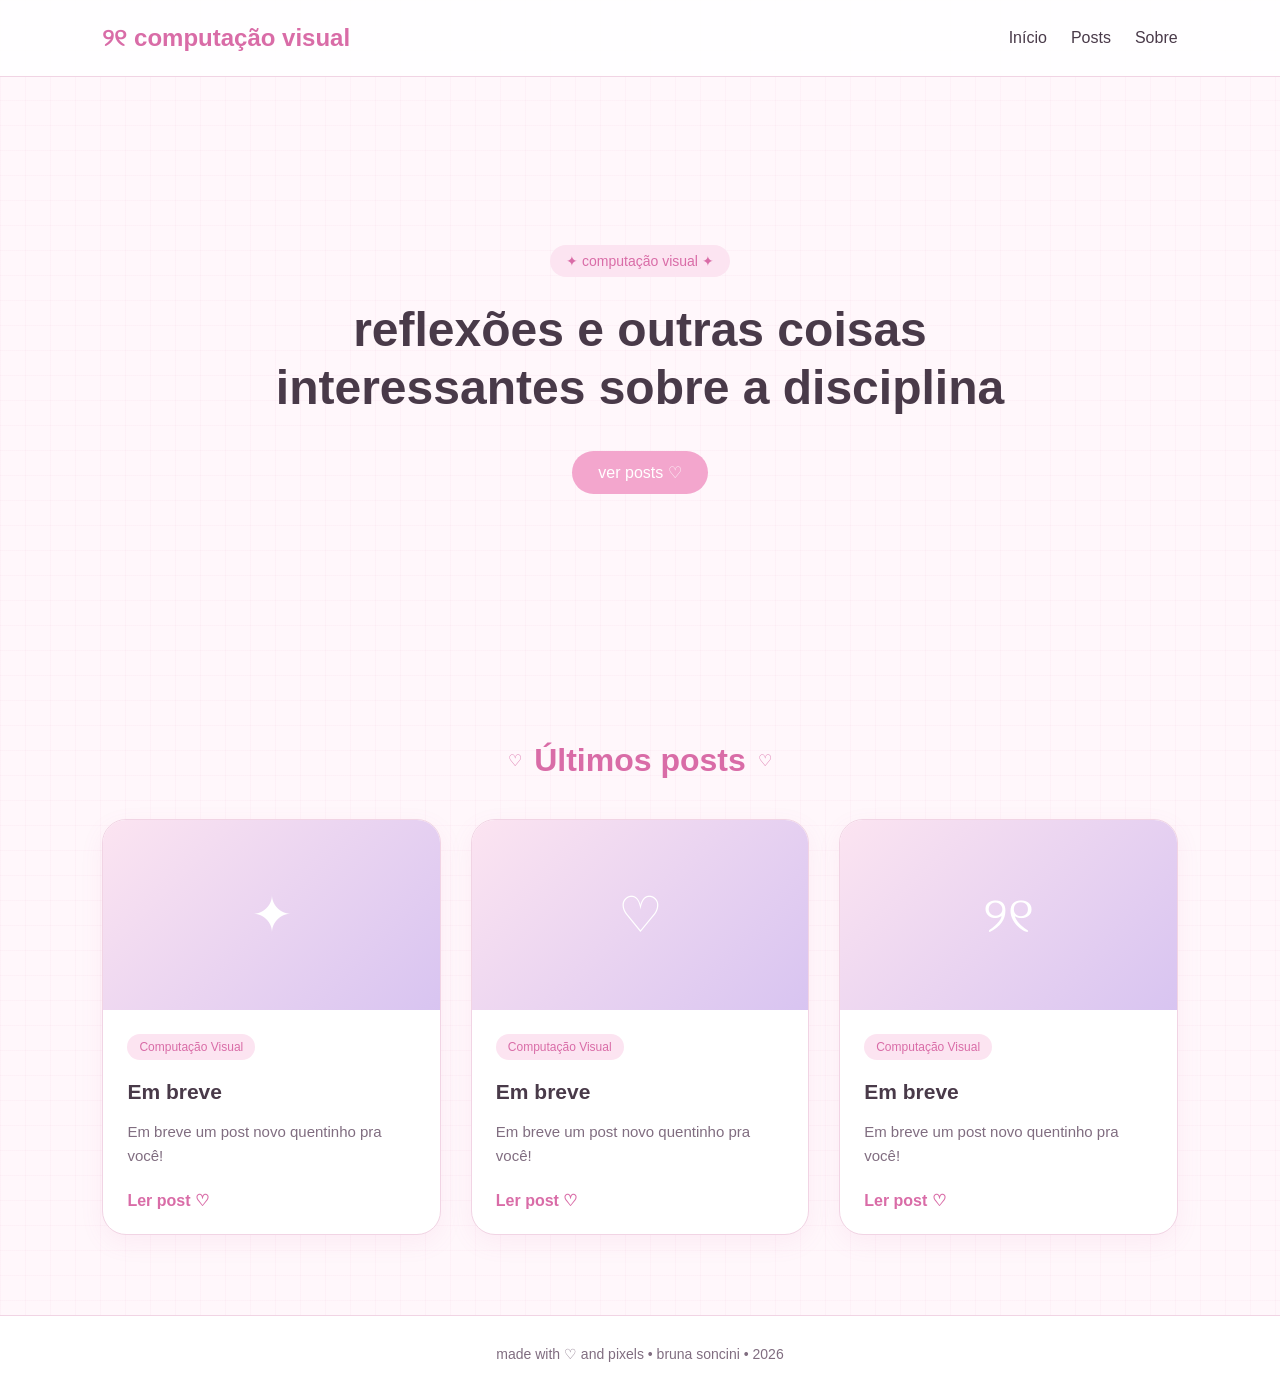
==== index.html @ e0ee075d "cria layout inicial do blog" ====
<!DOCTYPE html>
<html lang="pt-BR">

<head>
    <meta charset="UTF-8">
    <meta name="viewport" content="width=device-width, initial-scale=1.0">

    <title>Pixel Diary ♡</title>

    <link rel="stylesheet" href="css/style.css">
</head>

<body>

    <header>
        <h1>୨୧ computação visual</h1>

        <nav>
            <a href="index.html">Início</a>
            <a href="posts.html">Posts</a>
            <a href="sobre.html">Sobre</a>
        </nav>
    </header>

    <main>

        <!-- Banner principal -->
        <section class="hero">

            <span class="tag">
                ✦ computação visual ✦
            </span>

            <h2>
                reflexões e outras coisas interessantes sobre a disciplina
            </h2>

            <a href="posts.html" class="button">
                ver posts ♡
            </a>

        </section>


        <!-- Posts recentes -->
        <section class="posts-section">

            <div class="section-title">
                <span>♡</span>

                <h2>Últimos posts</h2>

                <span>♡</span>
            </div>


            <div class="posts-grid">

                <!-- Post 1 -->
                <article class="post-card">

                    <div class="post-image">
                        <span>✦</span>
                    </div>

                    <div class="post-content">

                        <span class="post-category">
                            Computação Visual
                        </span>

                        <h3>
                            Em breve
                        </h3>

                        <p>
                            Em breve um post novo quentinho pra você!
                        </p>

                        <a href="#">
                            Ler post ♡
                        </a>

                    </div>

                </article>


                <!-- Post 2 -->
                <article class="post-card">

                    <div class="post-image">
                        <span>♡</span>
                    </div>

                    <div class="post-content">

                        <span class="post-category">
                            Computação Visual
                        </span>

                        <h3>
                            Em breve
                        </h3>

                        <p>
                            Em breve um post novo quentinho pra você!
                        </p>

                        <a href="#">
                            Ler post ♡
                        </a>

                    </div>

                </article>


                <!-- Post 3 -->
                <article class="post-card">

                    <div class="post-image">
                        <span>୨୧</span>
                    </div>

                    <div class="post-content">

                        <span class="post-category">
                            Computação Visual
                        </span>

                        <h3>
                            Em breve
                        </h3>

                        <p>
                            Em breve um post novo quentinho pra você!
                        </p>

                        <a href="#">
                            Ler post ♡
                        </a>

                    </div>

                </article>

            </div>

        </section>

    </main>


    <footer>
        <p>
            made with ♡ and pixels • bruna soncini • 2026
        </p>
    </footer>


    <script src="js/script.js"></script>

</body>

</html>
---- css/style.css ----
/* -------------------- */
/* CORES */
/* -------------------- */

:root {
    --background: #fff7fb;
    --surface: #ffffff;

    --pink-light: #fce4f1;
    --pink: #f3a6cd;
    --pink-dark: #d96ca7;

    --lilac: #d8c4f1;
    --purple: #765477;

    --text: #493a49;
    --text-light: #806d80;

    --border: #f1d4e4;
}


/* -------------------- */
/* CONFIGURAÇÕES GERAIS */
/* -------------------- */

* {
    box-sizing: border-box;
}

html {
    scroll-behavior: smooth;
}

body {
    margin: 0;

    font-family: Arial, sans-serif;

    background-color: var(--background);
    color: var(--text);

    background-image:
        linear-gradient(rgba(217, 108, 167, 0.04) 1px,
            transparent 1px),
        linear-gradient(90deg,
            rgba(217, 108, 167, 0.04) 1px,
            transparent 1px);

    background-size: 25px 25px;
}


main {
    margin: 0;
    padding: 0;
    width: 100%;
}


/* -------------------- */
/* HEADER */
/* -------------------- */

header {
    display: flex;

    justify-content: space-between;
    align-items: center;

    padding: 24px 8%;

    background-color: rgba(255, 255, 255, 0.9);

    border-bottom: 1px solid var(--border);
}

header h1 {
    margin: 0;

    color: var(--pink-dark);

    font-size: 24px;
}


/* -------------------- */
/* MENU */
/* -------------------- */

nav {
    display: flex;

    gap: 24px;
}

nav a {
    color: var(--text);

    text-decoration: none;

    transition: 0.2s;
}

nav a:hover {
    color: var(--pink-dark);
}


/* -------------------- */
/* BANNER / HERO */
/* -------------------- */

.hero {
    width: 100%;
    min-height: 65vh;

    display: flex;
    flex-direction: column;
    justify-content: center;
    align-items: center;

    text-align: center;

    padding: 80px 20px;

    background: transparent;

    border-bottom: none;
}


/* Tag "computação visual" */

.tag {
    background-color: var(--pink-light);

    color: var(--pink-dark);

    padding: 8px 16px;

    border-radius: 30px;

    font-size: 14px;
}


/* Título principal */

.hero h2 {
    max-width: 750px;

    margin: 24px 0 10px;

    font-size: 48px;

    line-height: 1.2;

    color: var(--text);
}


/* -------------------- */
/* BOTÃO */
/* -------------------- */

.button {
    display: inline-block;

    margin-top: 24px;

    padding: 12px 26px;

    background-color: var(--pink);

    color: white;

    text-decoration: none;

    border-radius: 30px;

    transition: 0.2s;
}

.button:hover {
    background-color: var(--pink-dark);

    transform: translateY(-2px);
}


/* -------------------- */
/* POSTS */
/* -------------------- */

.posts-section {
    padding: 80px 8%;
}


/* Título da seção */

.section-title {
    display: flex;

    justify-content: center;
    align-items: center;

    gap: 12px;

    margin-bottom: 40px;

    color: var(--pink-dark);
}

.section-title h2 {
    margin: 0;

    font-size: 32px;
}


/* -------------------- */
/* GRID DOS POSTS */
/* -------------------- */

.posts-grid {
    display: grid;

    grid-template-columns: repeat(3, 1fr);

    gap: 30px;

    max-width: 1200px;

    margin: auto;
}


/* -------------------- */
/* CARD */
/* -------------------- */

.post-card {
    background-color: var(--surface);

    border: 1px solid var(--border);

    border-radius: 24px;

    overflow: hidden;

    box-shadow:
        0 8px 25px rgba(217, 108, 167, 0.08);

    transition: 0.3s;
}

.post-card:hover {
    transform: translateY(-6px);

    box-shadow:
        0 12px 35px rgba(217, 108, 167, 0.15);
}


/* -------------------- */
/* IMAGEM DO CARD */
/* -------------------- */

.post-image {
    height: 190px;

    display: flex;

    justify-content: center;
    align-items: center;

    background:
        linear-gradient(135deg,
            var(--pink-light),
            var(--lilac));

    font-size: 50px;

    color: white;
}


/* -------------------- */
/* CONTEÚDO DO CARD */
/* -------------------- */

.post-content {
    padding: 24px;
}

.post-category {
    display: inline-block;

    margin-bottom: 10px;

    padding: 6px 12px;

    background-color: var(--pink-light);

    color: var(--pink-dark);

    border-radius: 20px;

    font-size: 12px;
}

.post-content h3 {
    margin: 8px 0 12px;

    font-size: 21px;

    line-height: 1.3;
}

.post-content p {
    color: var(--text-light);

    line-height: 1.6;

    font-size: 15px;
}

.post-content a {
    display: inline-block;

    margin-top: 8px;

    color: var(--pink-dark);

    text-decoration: none;

    font-weight: bold;
}

.post-content a:hover {
    text-decoration: underline;
}


/* -------------------- */
/* FOOTER */
/* -------------------- */

footer {
    padding: 30px 20px;

    text-align: center;

    background-color: var(--surface);

    border-top: 1px solid var(--border);

    color: var(--text-light);

    font-size: 14px;
}

footer p {
    margin: 0;
}


/* -------------------- */
/* RESPONSIVIDADE */
/* -------------------- */

@media (max-width: 900px) {

    .posts-grid {
        grid-template-columns: repeat(2, 1fr);
    }

    .hero h2 {
        font-size: 38px;
    }

}


@media (max-width: 600px) {

    header {
        flex-direction: column;

        gap: 16px;

        padding: 20px;
    }

    nav {
        gap: 16px;
    }

    .hero {
        min-height: 55vh;

        padding: 60px 20px;
    }

    .hero h2 {
        font-size: 32px;
    }

    .posts-section {
        padding: 60px 20px;
    }

    .posts-grid {
        grid-template-columns: 1fr;
    }

    .section-title h2 {
        font-size: 27px;
    }

}
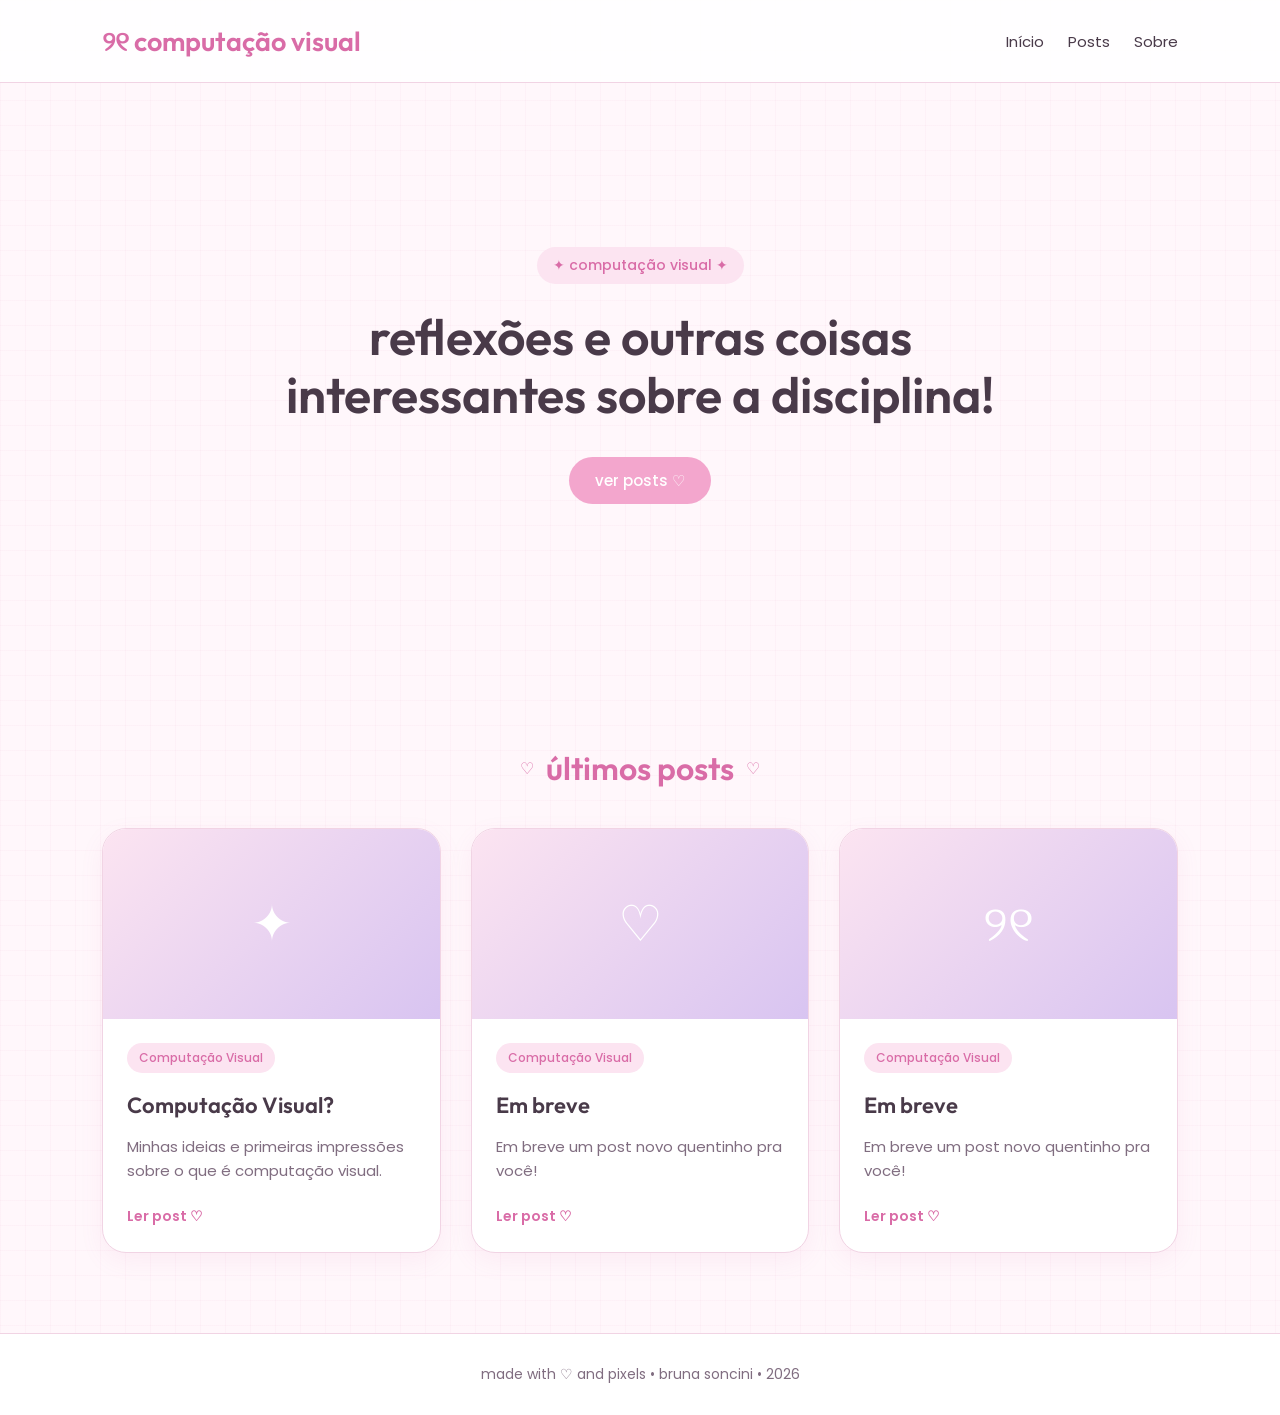
==== commit e3a5b343: "primeiro post do blog" ====
--- a/index.html
+++ b/index.html
@@ -5,7 +5,7 @@
     <meta charset="UTF-8">
     <meta name="viewport" content="width=device-width, initial-scale=1.0">
 
-    <title>Pixel Diary ♡</title>
+    <title>computação visual ♡</title>
 
     <link rel="stylesheet" href="css/style.css">
 </head>
@@ -32,7 +32,7 @@
             </span>
 
             <h2>
-                reflexões e outras coisas interessantes sobre a disciplina
+                reflexões e outras coisas interessantes sobre a disciplina!
             </h2>
 
             <a href="posts.html" class="button">
@@ -48,7 +48,7 @@
             <div class="section-title">
                 <span>♡</span>
 
-                <h2>Últimos posts</h2>
+                <h2>últimos posts</h2>
 
                 <span>♡</span>
             </div>
@@ -70,14 +70,14 @@
                         </span>
 
                         <h3>
-                            Em breve
+                            Computação Visual?
                         </h3>
 
                         <p>
-                            Em breve um post novo quentinho pra você!
+                            Minhas ideias e primeiras impressões sobre o que é computação visual.
                         </p>
 
-                        <a href="#">
+                        <a href="posts/o-que-eh.html">
                             Ler post ♡
                         </a>
 
--- a/css/style.css
+++ b/css/style.css
@@ -1,3 +1,6 @@
+@import url('https://fonts.googleapis.com/css2?family=Outfit:wght@400;500;600;700&family=Poppins:wght@300;400;500;600&display=swap');
+
+
 /* -------------------- */
 /* CORES */
 /* -------------------- */
@@ -35,7 +38,7 @@
 body {
     margin: 0;
 
-    font-family: Arial, sans-serif;
+    font-family: 'Poppins', sans-serif;
 
     background-color: var(--background);
     color: var(--text);
@@ -50,11 +53,22 @@
     background-size: 25px 25px;
 }
 
-
 main {
     margin: 0;
     padding: 0;
+
     width: 100%;
+}
+
+
+/* -------------------- */
+/* TÍTULOS */
+/* -------------------- */
+
+h1,
+h2,
+h3 {
+    font-family: 'Outfit', sans-serif;
 }
 
 
@@ -78,9 +92,12 @@
 header h1 {
     margin: 0;
 
-    color: var(--pink-dark);
-
-    font-size: 24px;
+    font-family: 'Outfit', sans-serif;
+
+    color: var(--pink-dark);
+
+    font-size: 27px;
+    font-weight: 600;
 }
 
 
@@ -99,6 +116,9 @@
 
     text-decoration: none;
 
+    font-size: 15px;
+    font-weight: 400;
+
     transition: 0.2s;
 }
 
@@ -108,15 +128,18 @@
 
 
 /* -------------------- */
-/* BANNER / HERO */
+/* HERO */
 /* -------------------- */
 
 .hero {
     width: 100%;
+
     min-height: 65vh;
 
     display: flex;
+
     flex-direction: column;
+
     justify-content: center;
     align-items: center;
 
@@ -125,36 +148,42 @@
     padding: 80px 20px;
 
     background: transparent;
-
-    border-bottom: none;
-}
-
-
-/* Tag "computação visual" */
+}
+
+
+/* -------------------- */
+/* TAG */
+/* -------------------- */
 
 .tag {
+    padding: 8px 16px;
+
     background-color: var(--pink-light);
 
     color: var(--pink-dark);
 
-    padding: 8px 16px;
-
     border-radius: 30px;
 
     font-size: 14px;
-}
-
-
-/* Título principal */
+    font-weight: 500;
+}
+
+
+/* -------------------- */
+/* TÍTULO PRINCIPAL */
+/* -------------------- */
 
 .hero h2 {
     max-width: 750px;
 
     margin: 24px 0 10px;
 
-    font-size: 48px;
-
-    line-height: 1.2;
+    font-family: 'Outfit', sans-serif;
+
+    font-size: 50px;
+    font-weight: 600;
+
+    line-height: 1.15;
 
     color: var(--text);
 }
@@ -179,6 +208,9 @@
 
     border-radius: 30px;
 
+    font-size: 15px;
+    font-weight: 500;
+
     transition: 0.2s;
 }
 
@@ -198,7 +230,9 @@
 }
 
 
-/* Título da seção */
+/* -------------------- */
+/* TÍTULO DOS POSTS */
+/* -------------------- */
 
 .section-title {
     display: flex;
@@ -216,7 +250,10 @@
 .section-title h2 {
     margin: 0;
 
+    font-family: 'Outfit', sans-serif;
+
     font-size: 32px;
+    font-weight: 600;
 }
 
 
@@ -309,12 +346,16 @@
     border-radius: 20px;
 
     font-size: 12px;
+    font-weight: 500;
 }
 
 .post-content h3 {
     margin: 8px 0 12px;
 
-    font-size: 21px;
+    font-family: 'Outfit', sans-serif;
+
+    font-size: 22px;
+    font-weight: 600;
 
     line-height: 1.3;
 }
@@ -325,6 +366,7 @@
     line-height: 1.6;
 
     font-size: 15px;
+    font-weight: 400;
 }
 
 .post-content a {
@@ -336,7 +378,8 @@
 
     text-decoration: none;
 
-    font-weight: bold;
+    font-size: 14px;
+    font-weight: 600;
 }
 
 .post-content a:hover {
@@ -366,6 +409,188 @@
     margin: 0;
 }
 
+/* -------------------- */
+/* PÁGINA DE POST */
+/* -------------------- */
+
+.post-page {
+    width: 100%;
+
+    padding: 70px 20px 100px;
+}
+
+.post {
+    max-width: 850px;
+
+    margin: 0 auto;
+}
+
+
+/* -------------------- */
+/* CABEÇALHO DO POST */
+/* -------------------- */
+
+.post-header {
+    text-align: center;
+
+    margin-bottom: 40px;
+}
+
+.post-header .post-category {
+    margin-bottom: 20px;
+}
+
+.post-header h1 {
+    max-width: 750px;
+
+    margin: 10px auto 15px;
+
+    font-family: 'Outfit', sans-serif;
+
+    font-size: 46px;
+    font-weight: 600;
+
+    line-height: 1.15;
+
+    color: var(--text);
+}
+
+.post-date {
+    margin: 0;
+
+    color: var(--text-light);
+
+    font-size: 14px;
+}
+
+
+/* -------------------- */
+/* CAPA DO POST */
+/* -------------------- */
+
+.post-cover {
+    width: 100%;
+    height: 350px;
+
+    display: flex;
+    justify-content: center;
+    align-items: center;
+
+    margin-bottom: 45px;
+
+    background:
+        linear-gradient(135deg,
+            var(--pink-light),
+            var(--lilac));
+
+    border: 1px solid var(--border);
+    border-radius: 28px;
+
+    color: white;
+
+    font-size: 80px;
+}
+
+
+/* -------------------- */
+/* CONTEÚDO DO POST */
+/* -------------------- */
+
+.post-body {
+    padding: 45px;
+
+    background-color: var(--surface);
+
+    border: 1px solid var(--border);
+    border-radius: 28px;
+
+    box-shadow:
+        0 8px 30px rgba(217, 108, 167, 0.08);
+}
+
+.post-body p {
+    margin: 0 0 24px;
+
+    color: var(--text);
+
+    font-size: 16px;
+
+    line-height: 1.9;
+}
+
+.post-body h2 {
+    margin: 42px 0 16px;
+
+    font-family: 'Outfit', sans-serif;
+
+    font-size: 27px;
+    font-weight: 600;
+
+    color: var(--text);
+}
+
+.post-body ul {
+    margin: 0 0 30px;
+
+    padding-left: 25px;
+}
+
+.post-body li {
+    margin-bottom: 10px;
+
+    line-height: 1.7;
+
+    color: var(--text);
+}
+
+
+/* -------------------- */
+/* DESTAQUE */
+/* -------------------- */
+
+.post-highlight {
+    margin: 35px 0;
+
+    padding: 22px 25px;
+
+    background-color: var(--pink-light);
+
+    border-left: 4px solid var(--pink-dark);
+
+    border-radius: 12px;
+
+    color: var(--text);
+
+    line-height: 1.7;
+}
+
+.post-highlight strong {
+    color: var(--pink-dark);
+}
+
+
+/* -------------------- */
+/* VOLTAR */
+/* -------------------- */
+
+.back-link {
+    display: inline-block;
+
+    margin-top: 30px;
+
+    color: var(--pink-dark);
+
+    text-decoration: none;
+
+    font-weight: 600;
+
+    transition: 0.2s;
+}
+
+.back-link:hover {
+    transform: translateX(-3px);
+}
+
 
 /* -------------------- */
 /* RESPONSIVIDADE */
@@ -378,7 +603,7 @@
     }
 
     .hero h2 {
-        font-size: 38px;
+        font-size: 40px;
     }
 
 }
@@ -420,4 +645,26 @@
         font-size: 27px;
     }
 
+    .post-page {
+        padding: 50px 20px 70px;
+    }
+
+    .post-header h1 {
+        font-size: 34px;
+    }
+
+    .post-cover {
+        height: 230px;
+
+        font-size: 60px;
+    }
+
+    .post-body {
+        padding: 28px 22px;
+    }
+
+    .post-body h2 {
+        font-size: 24px;
+    }
+
 }
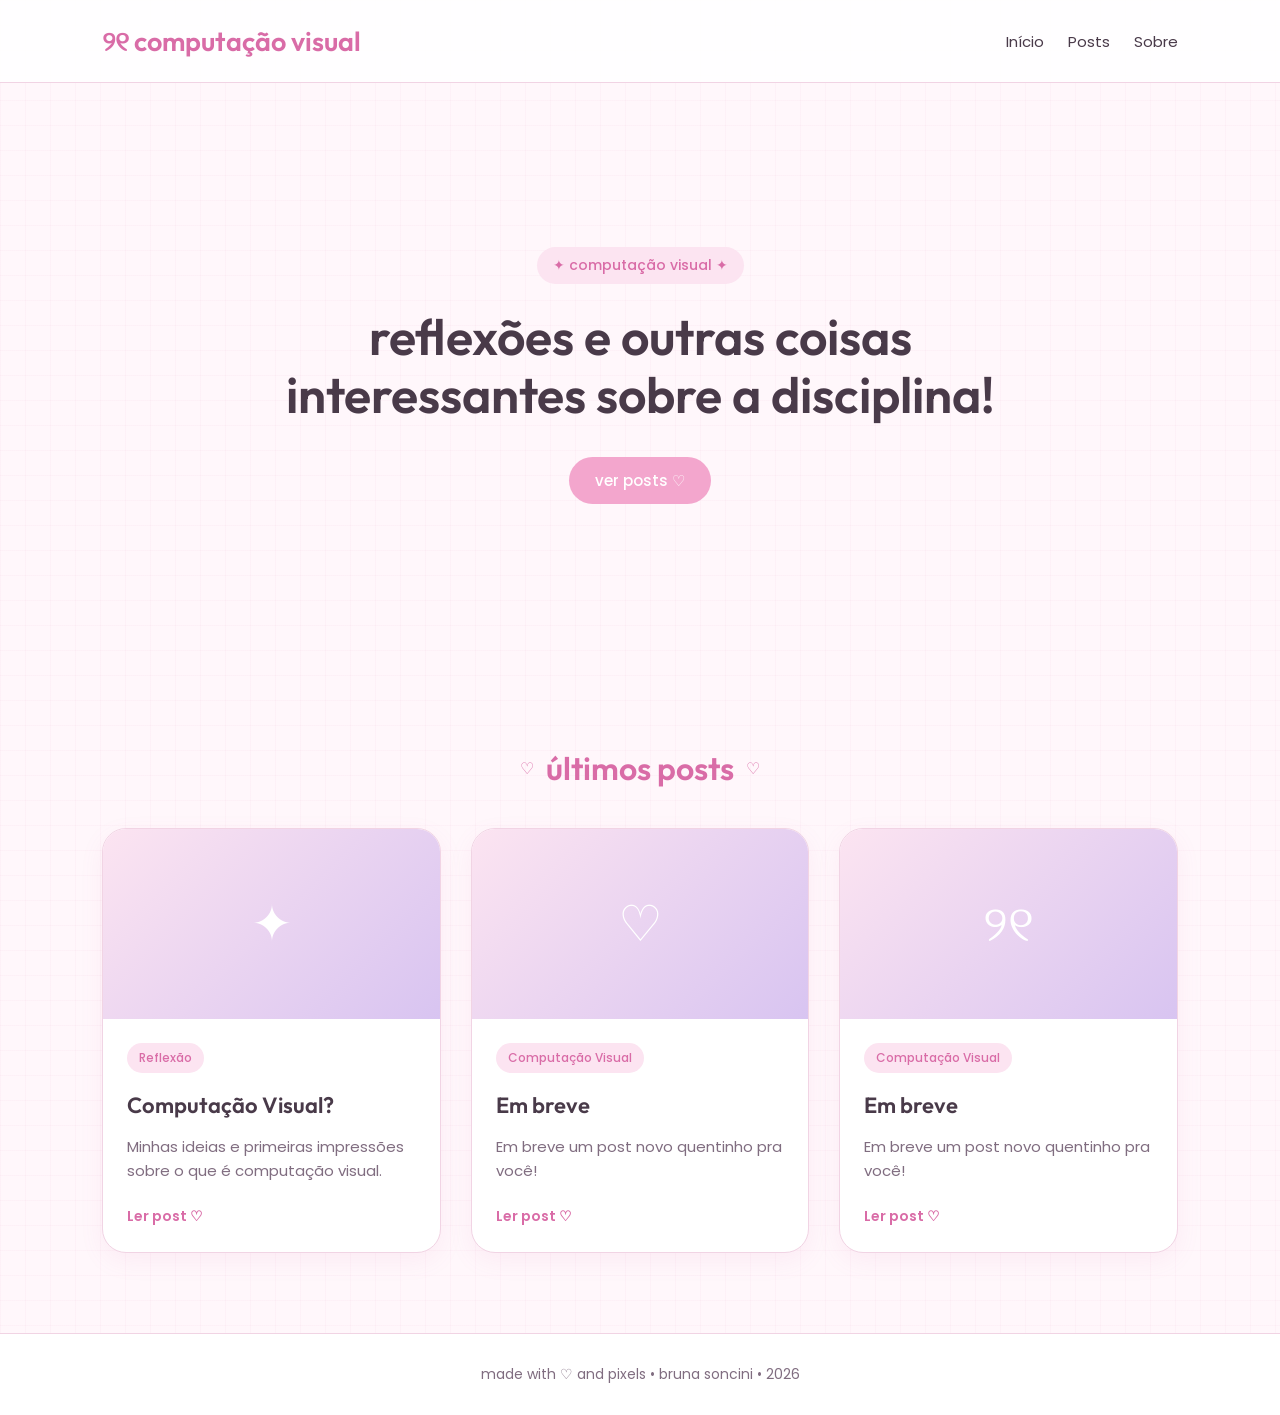
==== commit 9edf7190: "adiciona secoes de posts e sobre" ====
--- a/index.html
+++ b/index.html
@@ -66,7 +66,7 @@
                     <div class="post-content">
 
                         <span class="post-category">
-                            Computação Visual
+                            Reflexão
                         </span>
 
                         <h3>
--- a/css/style.css
+++ b/css/style.css
@@ -591,6 +591,197 @@
     transform: translateX(-3px);
 }
 
+/* -------------------- */
+/* PÁGINA DE POSTS */
+/* -------------------- */
+
+.posts-page {
+    min-height: 80vh;
+
+    padding: 70px 8% 100px;
+}
+
+
+/* CABEÇALHO */
+
+.posts-header {
+    max-width: 700px;
+
+    margin: 0 auto 60px;
+
+    text-align: center;
+}
+
+.posts-header h1 {
+    margin: 18px 0 12px;
+
+    font-family: 'Outfit', sans-serif;
+
+    font-size: 48px;
+    font-weight: 600;
+
+    color: var(--text);
+}
+
+.posts-header p {
+    max-width: 600px;
+
+    margin: auto;
+
+    color: var(--text-light);
+
+    font-size: 16px;
+
+    line-height: 1.7;
+}
+
+
+/* ÁREA COM TODOS OS POSTS */
+
+.all-posts {
+    max-width: 1200px;
+
+    margin: auto;
+}
+
+
+/* CARD DE POST QUE AINDA NÃO EXISTE */
+
+.post-card-placeholder {
+    opacity: 0.65;
+}
+
+.post-card-placeholder:hover {
+    transform: none;
+
+    box-shadow:
+        0 8px 25px rgba(217, 108, 167, 0.08);
+}
+
+
+/* -------------------- */
+/* PÁGINA SOBRE */
+/* -------------------- */
+
+.about-page {
+    min-height: 80vh;
+
+    display: flex;
+    justify-content: center;
+    align-items: center;
+
+    padding: 80px 20px 100px;
+}
+
+
+/* CONTAINER PRINCIPAL */
+
+.about-container {
+    width: 100%;
+    max-width: 950px;
+
+    display: grid;
+    grid-template-columns: 260px 1fr;
+
+    background-color: var(--surface);
+
+    border: 1px solid var(--border);
+    border-radius: 30px;
+
+    overflow: hidden;
+
+    box-shadow:
+        0 10px 35px rgba(217, 108, 167, 0.09);
+}
+
+
+/* -------------------- */
+/* DECORAÇÃO LATERAL */
+/* -------------------- */
+
+.about-decoration {
+    min-height: 520px;
+
+    display: flex;
+    justify-content: center;
+    align-items: center;
+
+    background:
+        linear-gradient(135deg,
+            var(--pink-light),
+            var(--lilac));
+
+    color: white;
+
+    font-size: 90px;
+}
+
+
+/* -------------------- */
+/* CONTEÚDO */
+/* -------------------- */
+
+.about-content {
+    padding: 55px;
+}
+
+.about-content h1 {
+    margin: 20px 0 25px;
+
+    font-family: 'Outfit', sans-serif;
+
+    font-size: 42px;
+    font-weight: 600;
+
+    color: var(--text);
+}
+
+.about-content p {
+    margin: 0 0 20px;
+
+    color: var(--text);
+
+    font-size: 15px;
+
+    line-height: 1.8;
+}
+
+
+/* -------------------- */
+/* DESTAQUE */
+/* -------------------- */
+
+.about-highlight {
+    display: flex;
+    align-items: flex-start;
+
+    gap: 15px;
+
+    margin-top: 35px;
+
+    padding: 22px;
+
+    background-color: var(--pink-light);
+
+    border-radius: 18px;
+}
+
+.about-highlight span {
+    color: var(--pink-dark);
+
+    font-size: 20px;
+}
+
+.about-highlight p {
+    margin: 0;
+
+    color: var(--text);
+
+    font-size: 14px;
+
+    line-height: 1.7;
+}
+
 
 /* -------------------- */
 /* RESPONSIVIDADE */
@@ -667,4 +858,38 @@
         font-size: 24px;
     }
 
+    .posts-page {
+        padding: 50px 20px 70px;
+    }
+
+    .posts-header {
+        margin-bottom: 40px;
+    }
+
+    .posts-header h1 {
+        font-size: 38px;
+    }
+
+    .about-page {
+        padding: 50px 20px 70px;
+    }
+
+    .about-container {
+        grid-template-columns: 1fr;
+    }
+
+    .about-decoration {
+        min-height: 180px;
+
+        font-size: 65px;
+    }
+
+    .about-content {
+        padding: 35px 25px;
+    }
+
+    .about-content h1 {
+        font-size: 34px;
+    }
+
 }
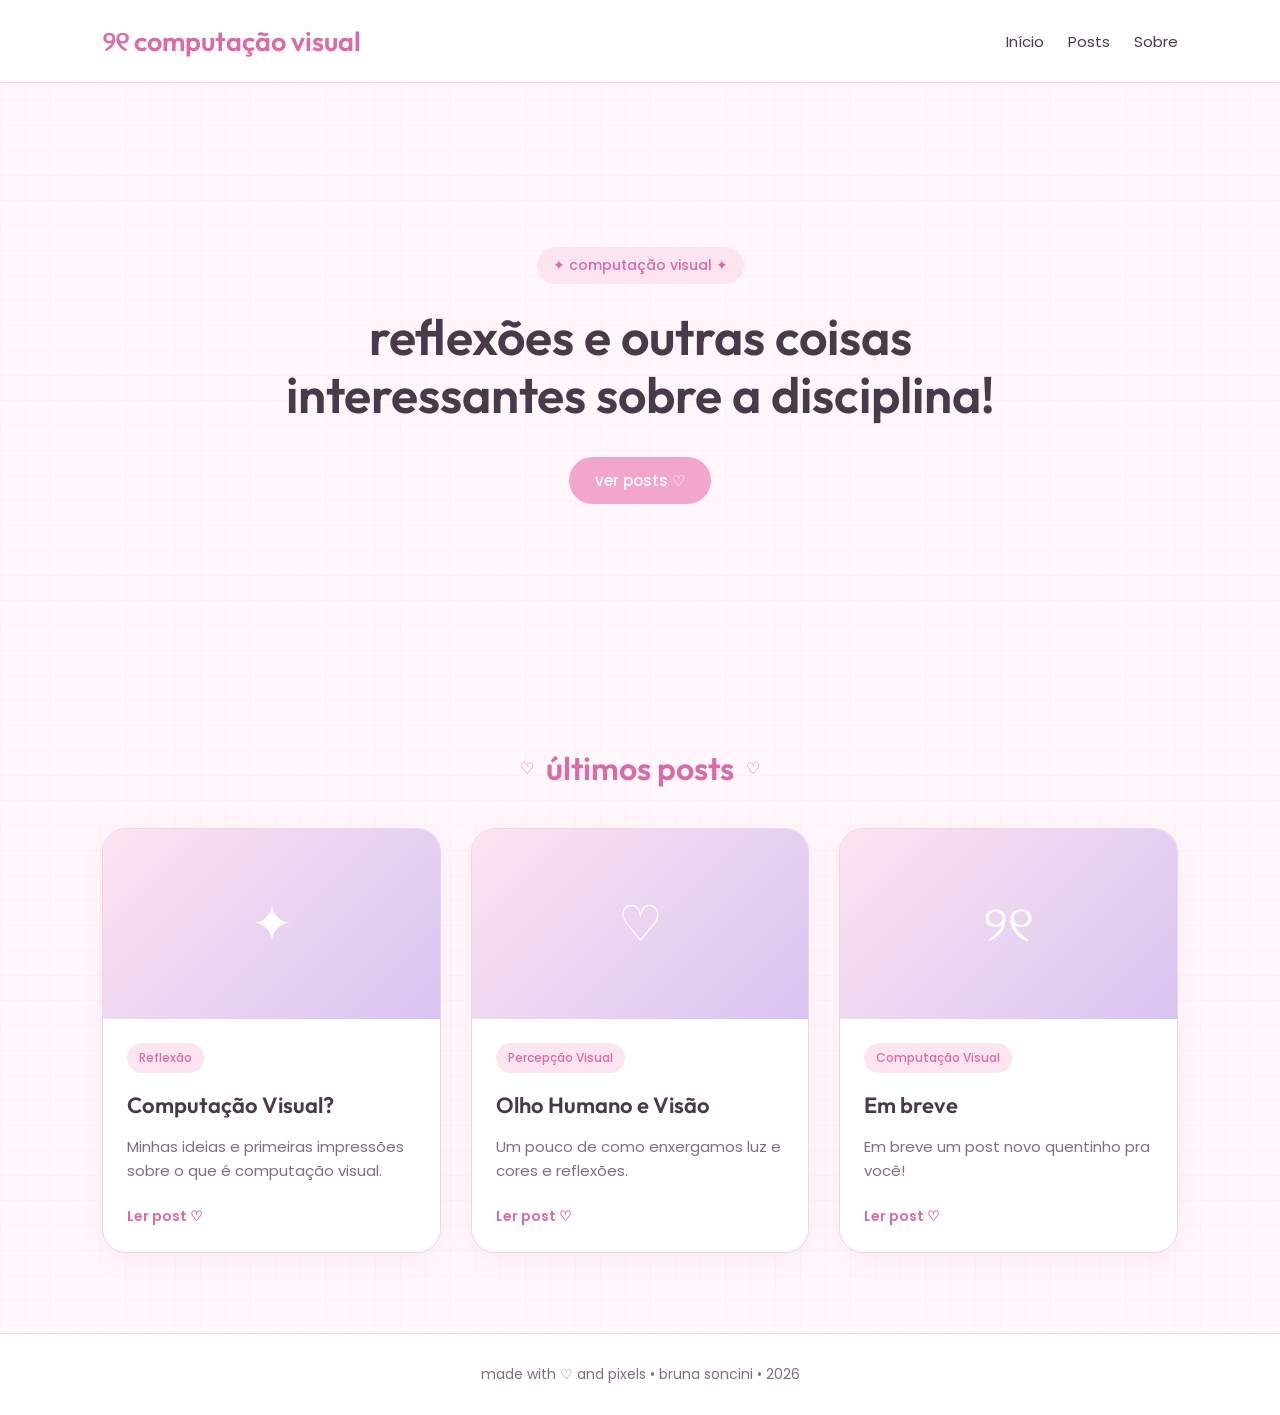
==== commit 632af612: "post 2" ====
--- a/index.html
+++ b/index.html
@@ -96,18 +96,18 @@
                     <div class="post-content">
 
                         <span class="post-category">
-                            Computação Visual
+                            Percepção Visual
                         </span>
 
                         <h3>
-                            Em breve
+                            Olho Humano e Visão
                         </h3>
 
                         <p>
-                            Em breve um post novo quentinho pra você!
+                            Um pouco de como enxergamos luz e cores e reflexões.
                         </p>
 
-                        <a href="#">
+                        <a href="posts/olho-humano-e-visao.html">
                             Ler post ♡
                         </a>
 
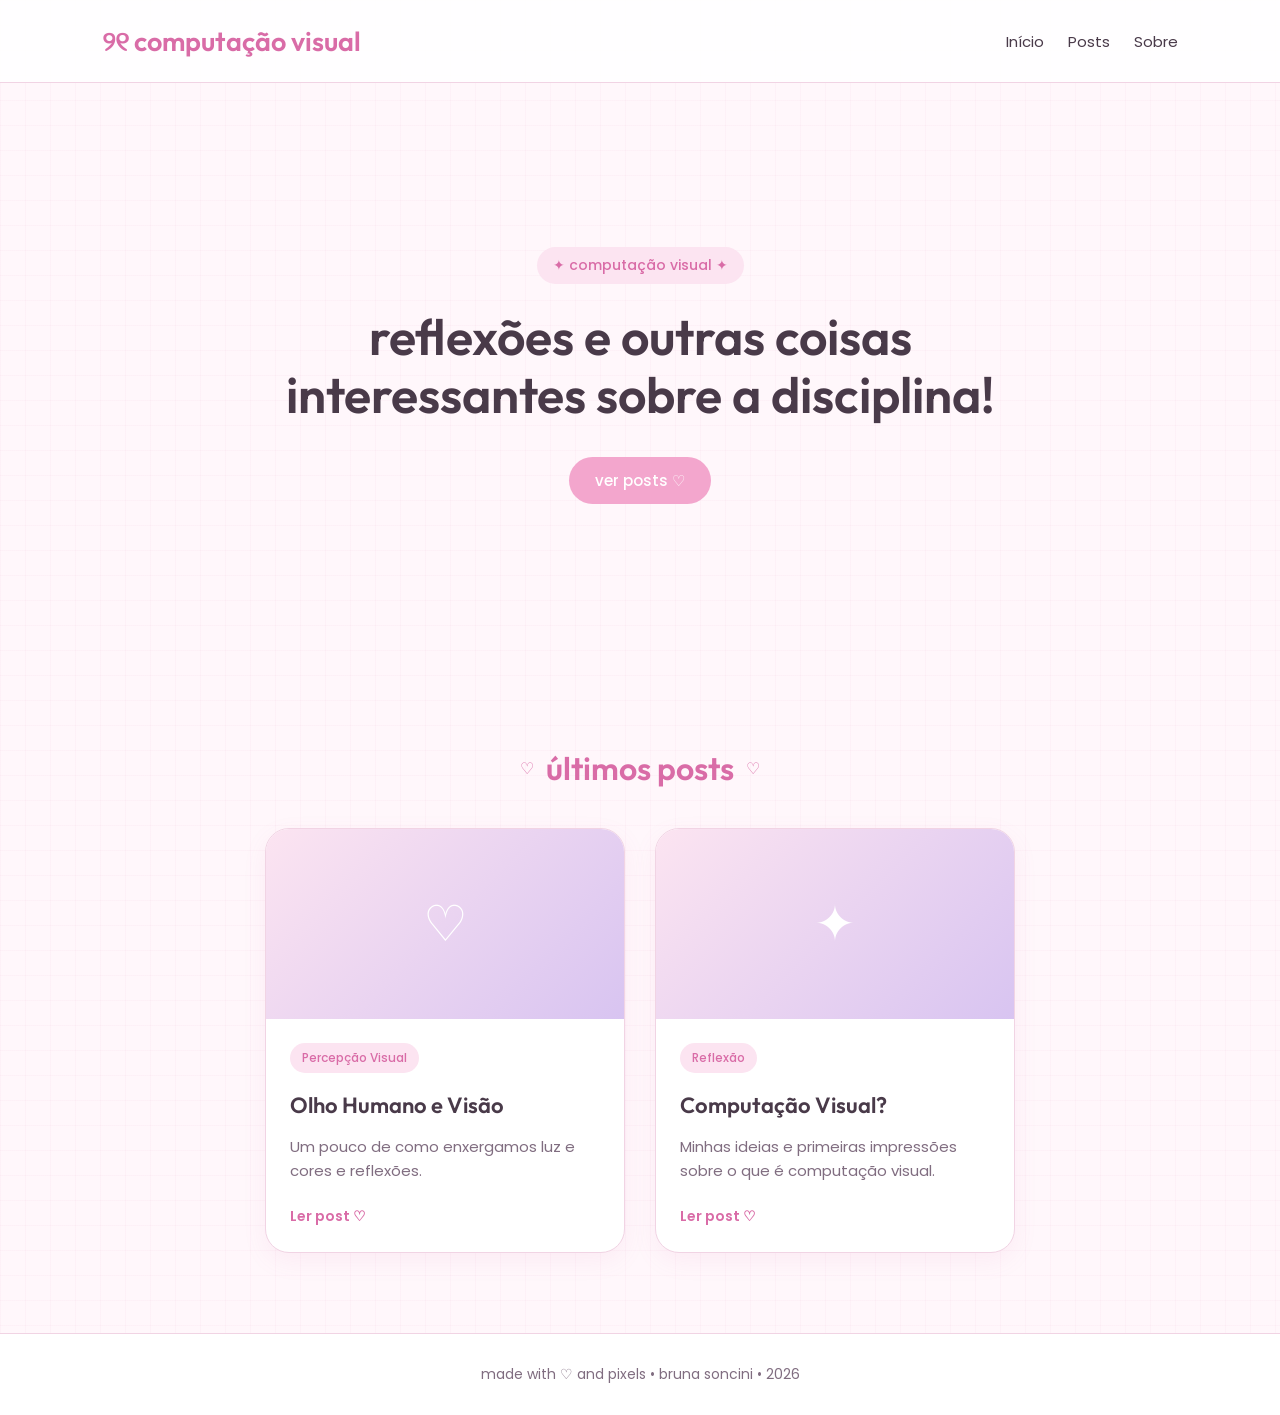
==== commit 21111b91: "automatiza os cards de posts" ====
--- a/index.html
+++ b/index.html
@@ -56,92 +56,8 @@
 
             <div class="posts-grid">
 
-                <!-- Post 1 -->
-                <article class="post-card">
-
-                    <div class="post-image">
-                        <span>✦</span>
-                    </div>
-
-                    <div class="post-content">
-
-                        <span class="post-category">
-                            Reflexão
-                        </span>
-
-                        <h3>
-                            Computação Visual?
-                        </h3>
-
-                        <p>
-                            Minhas ideias e primeiras impressões sobre o que é computação visual.
-                        </p>
-
-                        <a href="posts/o-que-eh.html">
-                            Ler post ♡
-                        </a>
-
-                    </div>
-
-                </article>
-
-
-                <!-- Post 2 -->
-                <article class="post-card">
-
-                    <div class="post-image">
-                        <span>♡</span>
-                    </div>
-
-                    <div class="post-content">
-
-                        <span class="post-category">
-                            Percepção Visual
-                        </span>
-
-                        <h3>
-                            Olho Humano e Visão
-                        </h3>
-
-                        <p>
-                            Um pouco de como enxergamos luz e cores e reflexões.
-                        </p>
-
-                        <a href="posts/olho-humano-e-visao.html">
-                            Ler post ♡
-                        </a>
-
-                    </div>
-
-                </article>
-
-
-                <!-- Post 3 -->
-                <article class="post-card">
-
-                    <div class="post-image">
-                        <span>୨୧</span>
-                    </div>
-
-                    <div class="post-content">
-
-                        <span class="post-category">
-                            Computação Visual
-                        </span>
-
-                        <h3>
-                            Em breve
-                        </h3>
-
-                        <p>
-                            Em breve um post novo quentinho pra você!
-                        </p>
-
-                        <a href="#">
-                            Ler post ♡
-                        </a>
-
-                    </div>
+                <div class="posts-grid" id="posts-grid" data-limit="3">
+                </div>
 
                 </article>
 
@@ -159,7 +75,7 @@
     </footer>
 
 
-    <script src="js/script.js"></script>
+    <script src="js/posts.js"></script>
 
 </body>
 
--- a/css/style.css
+++ b/css/style.css
@@ -2,7 +2,7 @@
 
 
 /* -------------------- */
-/* CORES */
+/* VARIÁVEIS */
 /* -------------------- */
 
 :root {
@@ -20,6 +20,16 @@
     --text-light: #806d80;
 
     --border: #f1d4e4;
+
+    --gradient: linear-gradient(135deg,
+            var(--pink-light),
+            var(--lilac));
+
+    --shadow:
+        0 8px 25px rgba(217, 108, 167, 0.08);
+
+    --shadow-hover:
+        0 12px 35px rgba(217, 108, 167, 0.15);
 }
 
 
@@ -54,16 +64,8 @@
 }
 
 main {
-    margin: 0;
-    padding: 0;
-
     width: 100%;
 }
-
-
-/* -------------------- */
-/* TÍTULOS */
-/* -------------------- */
 
 h1,
 h2,
@@ -78,7 +80,6 @@
 
 header {
     display: flex;
-
     justify-content: space-between;
     align-items: center;
 
@@ -92,8 +93,6 @@
 header h1 {
     margin: 0;
 
-    font-family: 'Outfit', sans-serif;
-
     color: var(--pink-dark);
 
     font-size: 27px;
@@ -107,7 +106,6 @@
 
 nav {
     display: flex;
-
     gap: 24px;
 }
 
@@ -117,7 +115,6 @@
     text-decoration: none;
 
     font-size: 15px;
-    font-weight: 400;
 
     transition: 0.2s;
 }
@@ -132,12 +129,9 @@
 /* -------------------- */
 
 .hero {
-    width: 100%;
-
     min-height: 65vh;
 
     display: flex;
-
     flex-direction: column;
 
     justify-content: center;
@@ -146,8 +140,19 @@
     text-align: center;
 
     padding: 80px 20px;
-
-    background: transparent;
+}
+
+.hero h2 {
+    max-width: 750px;
+
+    margin: 24px 0 10px;
+
+    font-size: 50px;
+    font-weight: 600;
+
+    line-height: 1.15;
+
+    color: var(--text);
 }
 
 
@@ -159,7 +164,6 @@
     padding: 8px 16px;
 
     background-color: var(--pink-light);
-
     color: var(--pink-dark);
 
     border-radius: 30px;
@@ -170,26 +174,6 @@
 
 
 /* -------------------- */
-/* TÍTULO PRINCIPAL */
-/* -------------------- */
-
-.hero h2 {
-    max-width: 750px;
-
-    margin: 24px 0 10px;
-
-    font-family: 'Outfit', sans-serif;
-
-    font-size: 50px;
-    font-weight: 600;
-
-    line-height: 1.15;
-
-    color: var(--text);
-}
-
-
-/* -------------------- */
 /* BOTÃO */
 /* -------------------- */
 
@@ -201,7 +185,6 @@
     padding: 12px 26px;
 
     background-color: var(--pink);
-
     color: white;
 
     text-decoration: none;
@@ -222,18 +205,13 @@
 
 
 /* -------------------- */
-/* POSTS */
+/* SEÇÃO DE POSTS */
 /* -------------------- */
 
 .posts-section {
     padding: 80px 8%;
 }
 
-
-/* -------------------- */
-/* TÍTULO DOS POSTS */
-/* -------------------- */
-
 .section-title {
     display: flex;
 
@@ -250,27 +228,28 @@
 .section-title h2 {
     margin: 0;
 
-    font-family: 'Outfit', sans-serif;
-
     font-size: 32px;
     font-weight: 600;
 }
 
 
 /* -------------------- */
-/* GRID DOS POSTS */
+/* LISTA DOS POSTS */
 /* -------------------- */
 
 .posts-grid {
-    display: grid;
-
-    grid-template-columns: repeat(3, 1fr);
+    display: flex;
+    flex-wrap: wrap;
+
+    justify-content: center;
+    align-items: stretch;
 
     gap: 30px;
 
+    width: 100%;
     max-width: 1200px;
 
-    margin: auto;
+    margin: 0 auto;
 }
 
 
@@ -279,16 +258,19 @@
 /* -------------------- */
 
 .post-card {
+    width: 100%;
+    max-width: 360px;
+
+    flex: 0 1 360px;
+
     background-color: var(--surface);
 
     border: 1px solid var(--border);
-
     border-radius: 24px;
 
     overflow: hidden;
 
-    box-shadow:
-        0 8px 25px rgba(217, 108, 167, 0.08);
+    box-shadow: var(--shadow);
 
     transition: 0.3s;
 }
@@ -296,8 +278,7 @@
 .post-card:hover {
     transform: translateY(-6px);
 
-    box-shadow:
-        0 12px 35px rgba(217, 108, 167, 0.15);
+    box-shadow: var(--shadow-hover);
 }
 
 
@@ -313,14 +294,11 @@
     justify-content: center;
     align-items: center;
 
-    background:
-        linear-gradient(135deg,
-            var(--pink-light),
-            var(--lilac));
+    background: var(--gradient);
+
+    color: white;
 
     font-size: 50px;
-
-    color: white;
 }
 
 
@@ -335,38 +313,40 @@
 .post-category {
     display: inline-block;
 
+    max-width: 100%;
+
     margin-bottom: 10px;
 
     padding: 6px 12px;
 
     background-color: var(--pink-light);
-
     color: var(--pink-dark);
 
     border-radius: 20px;
 
     font-size: 12px;
     font-weight: 500;
+
+    overflow-wrap: break-word;
 }
 
 .post-content h3 {
     margin: 8px 0 12px;
 
-    font-family: 'Outfit', sans-serif;
-
     font-size: 22px;
     font-weight: 600;
 
     line-height: 1.3;
+
+    overflow-wrap: break-word;
 }
 
 .post-content p {
     color: var(--text-light);
 
+    font-size: 15px;
+
     line-height: 1.6;
-
-    font-size: 15px;
-    font-weight: 400;
 }
 
 .post-content a {
@@ -409,13 +389,12 @@
     margin: 0;
 }
 
+
 /* -------------------- */
 /* PÁGINA DE POST */
 /* -------------------- */
 
 .post-page {
-    width: 100%;
-
     padding: 70px 20px 100px;
 }
 
@@ -426,14 +405,12 @@
 }
 
 
-/* -------------------- */
 /* CABEÇALHO DO POST */
-/* -------------------- */
 
 .post-header {
+    margin-bottom: 40px;
+
     text-align: center;
-
-    margin-bottom: 40px;
 }
 
 .post-header .post-category {
@@ -445,8 +422,6 @@
 
     margin: 10px auto 15px;
 
-    font-family: 'Outfit', sans-serif;
-
     font-size: 46px;
     font-weight: 600;
 
@@ -464,24 +439,20 @@
 }
 
 
-/* -------------------- */
 /* CAPA DO POST */
-/* -------------------- */
 
 .post-cover {
     width: 100%;
     height: 350px;
 
     display: flex;
+
     justify-content: center;
     align-items: center;
 
     margin-bottom: 45px;
 
-    background:
-        linear-gradient(135deg,
-            var(--pink-light),
-            var(--lilac));
+    background: var(--gradient);
 
     border: 1px solid var(--border);
     border-radius: 28px;
@@ -492,9 +463,7 @@
 }
 
 
-/* -------------------- */
 /* CONTEÚDO DO POST */
-/* -------------------- */
 
 .post-body {
     padding: 45px;
@@ -521,8 +490,6 @@
 .post-body h2 {
     margin: 42px 0 16px;
 
-    font-family: 'Outfit', sans-serif;
-
     font-size: 27px;
     font-weight: 600;
 
@@ -538,14 +505,14 @@
 .post-body li {
     margin-bottom: 10px;
 
+    color: var(--text);
+
     line-height: 1.7;
-
-    color: var(--text);
-}
-
-
-/* -------------------- */
-/* DESTAQUE */
+}
+
+
+/* -------------------- */
+/* DESTAQUE DO POST */
 /* -------------------- */
 
 .post-highlight {
@@ -556,7 +523,6 @@
     background-color: var(--pink-light);
 
     border-left: 4px solid var(--pink-dark);
-
     border-radius: 12px;
 
     color: var(--text);
@@ -591,6 +557,7 @@
     transform: translateX(-3px);
 }
 
+
 /* -------------------- */
 /* PÁGINA DE POSTS */
 /* -------------------- */
@@ -601,9 +568,6 @@
     padding: 70px 8% 100px;
 }
 
-
-/* CABEÇALHO */
-
 .posts-header {
     max-width: 700px;
 
@@ -615,8 +579,6 @@
 .posts-header h1 {
     margin: 18px 0 12px;
 
-    font-family: 'Outfit', sans-serif;
-
     font-size: 48px;
     font-weight: 600;
 
@@ -635,9 +597,6 @@
     line-height: 1.7;
 }
 
-
-/* ÁREA COM TODOS OS POSTS */
-
 .all-posts {
     max-width: 1200px;
 
@@ -645,20 +604,6 @@
 }
 
 
-/* CARD DE POST QUE AINDA NÃO EXISTE */
-
-.post-card-placeholder {
-    opacity: 0.65;
-}
-
-.post-card-placeholder:hover {
-    transform: none;
-
-    box-shadow:
-        0 8px 25px rgba(217, 108, 167, 0.08);
-}
-
-
 /* -------------------- */
 /* PÁGINA SOBRE */
 /* -------------------- */
@@ -667,20 +612,19 @@
     min-height: 80vh;
 
     display: flex;
+
     justify-content: center;
     align-items: center;
 
     padding: 80px 20px 100px;
 }
-
-
-/* CONTAINER PRINCIPAL */
 
 .about-container {
     width: 100%;
     max-width: 950px;
 
     display: grid;
+
     grid-template-columns: 260px 1fr;
 
     background-color: var(--surface);
@@ -695,21 +639,17 @@
 }
 
 
-/* -------------------- */
 /* DECORAÇÃO LATERAL */
-/* -------------------- */
 
 .about-decoration {
     min-height: 520px;
 
     display: flex;
+
     justify-content: center;
     align-items: center;
 
-    background:
-        linear-gradient(135deg,
-            var(--pink-light),
-            var(--lilac));
+    background: var(--gradient);
 
     color: white;
 
@@ -717,9 +657,7 @@
 }
 
 
-/* -------------------- */
 /* CONTEÚDO */
-/* -------------------- */
 
 .about-content {
     padding: 55px;
@@ -728,8 +666,6 @@
 .about-content h1 {
     margin: 20px 0 25px;
 
-    font-family: 'Outfit', sans-serif;
-
     font-size: 42px;
     font-weight: 600;
 
@@ -747,9 +683,7 @@
 }
 
 
-/* -------------------- */
 /* DESTAQUE */
-/* -------------------- */
 
 .about-highlight {
     display: flex;
@@ -789,10 +723,6 @@
 
 @media (max-width: 900px) {
 
-    .posts-grid {
-        grid-template-columns: repeat(2, 1fr);
-    }
-
     .hero h2 {
         font-size: 40px;
     }
@@ -828,8 +758,10 @@
         padding: 60px 20px;
     }
 
-    .posts-grid {
-        grid-template-columns: 1fr;
+    .post-card {
+        max-width: 100%;
+
+        flex-basis: 100%;
     }
 
     .section-title h2 {
